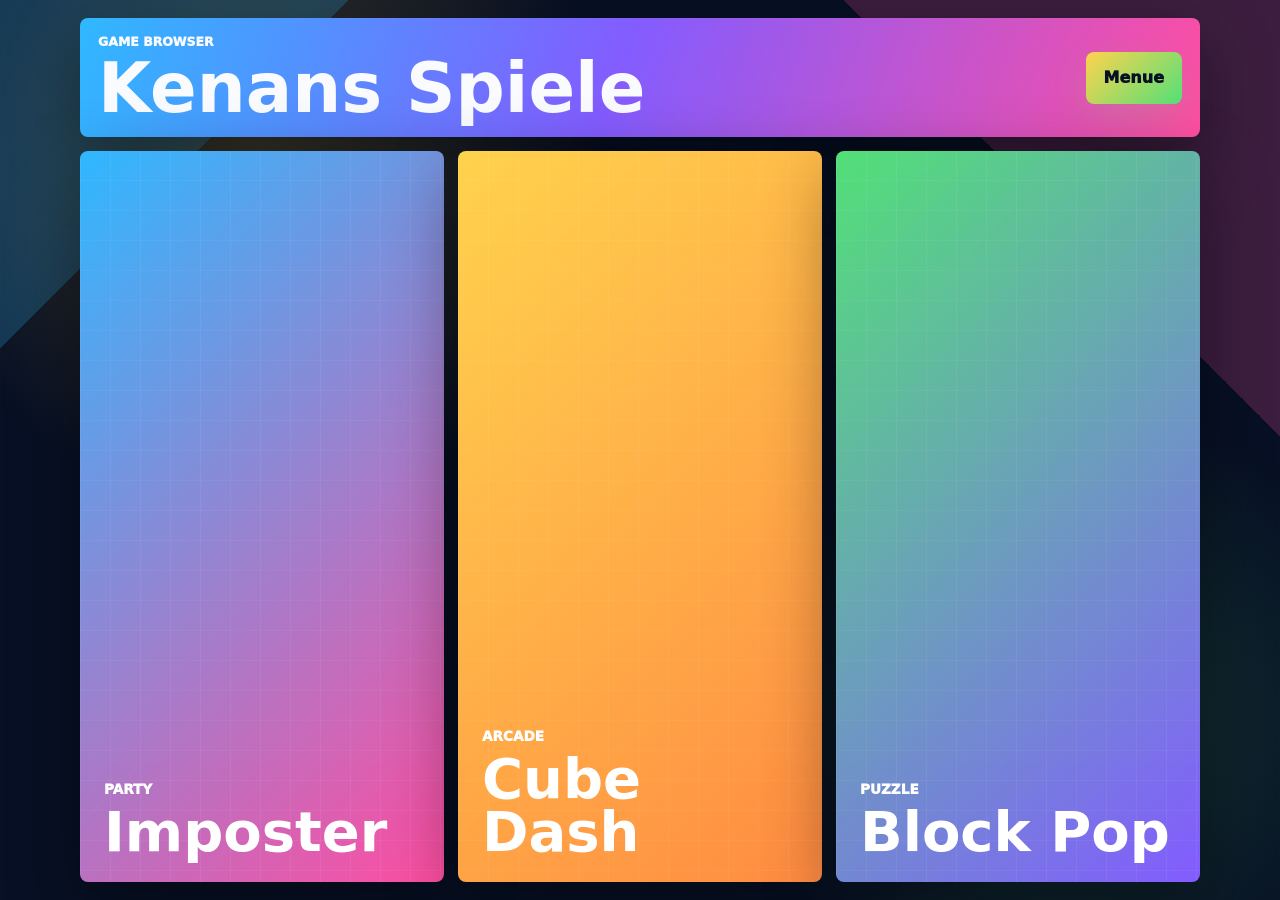
==== index.html @ 14ebcb49 "Publish Kenans Spiele website" ====
<!doctype html>
<html lang="de">
  <head>
    <meta charset="utf-8">
    <meta name="viewport" content="width=device-width, initial-scale=1">
    <title>Kenans Spiele</title>
    <style>
      :root {
        color-scheme: dark;
        --ink: #f9fbff;
        --muted: #aab6d3;
        --bg: #071024;
        --panel: rgba(12, 20, 43, 0.9);
        --blue: #2fb8ff;
        --pink: #ff4ea1;
        --green: #53e078;
        --yellow: #ffd34d;
        --orange: #ff8b42;
        --violet: #835cff;
        --shadow: 0 22px 70px rgba(0, 0, 0, 0.42);
      }

      * { box-sizing: border-box; }

      body {
        min-height: 100vh;
        margin: 0;
        color: var(--ink);
        font-family: Inter, ui-sans-serif, system-ui, -apple-system, BlinkMacSystemFont, "Segoe UI", sans-serif;
        background:
          linear-gradient(135deg, rgba(47, 184, 255, 0.22) 0 16%, transparent 16% 100%),
          linear-gradient(225deg, rgba(255, 78, 161, 0.22) 0 20%, transparent 20% 100%),
          radial-gradient(circle at 20% 18%, rgba(255, 211, 77, 0.22), transparent 28%),
          radial-gradient(circle at 84% 80%, rgba(83, 224, 120, 0.18), transparent 25%),
          var(--bg);
      }

      button {
        border: 0;
        border-radius: 8px;
        font: inherit;
        font-weight: 1000;
        cursor: pointer;
        touch-action: manipulation;
        user-select: none;
        -webkit-tap-highlight-color: transparent;
      }

      .app {
        width: min(1120px, calc(100% - 28px));
        min-height: 100vh;
        margin: 0 auto;
        padding: 18px 0;
        display: grid;
        grid-template-rows: auto minmax(0, 1fr);
        gap: 14px;
      }

      .topbar {
        min-height: 86px;
        display: flex;
        align-items: center;
        justify-content: space-between;
        gap: 14px;
        padding: 16px 18px;
        border-radius: 8px;
        background: linear-gradient(110deg, var(--blue), var(--violet) 48%, var(--pink));
        box-shadow: var(--shadow);
      }

      .eyebrow {
        margin: 0 0 7px;
        font-size: 0.78rem;
        font-weight: 950;
        letter-spacing: 0;
        text-transform: uppercase;
      }

      h1, h2, h3, p { margin-top: 0; }
      h1 {
        margin-bottom: 0;
        font-size: clamp(2rem, 7vw, 4.3rem);
        line-height: 0.95;
        letter-spacing: 0;
      }
      h2 {
        margin-bottom: 0;
        font-size: clamp(1.6rem, 4vw, 2.7rem);
        line-height: 1;
        letter-spacing: 0;
      }

      .menu-button, .wide-button, .controls button, .overlay button {
        min-height: 52px;
        padding: 0 18px;
        color: #071024;
        background: linear-gradient(135deg, var(--yellow), var(--green));
        box-shadow: 0 14px 34px rgba(83, 224, 120, 0.18);
      }

      .home {
        display: grid;
        grid-template-columns: repeat(3, minmax(0, 1fr));
        gap: 14px;
      }

      .game-card {
        min-height: 420px;
        display: grid;
        align-content: end;
        justify-items: start;
        gap: 8px;
        padding: 24px;
        border-radius: 8px;
        color: #ffffff;
        text-align: left;
        box-shadow: var(--shadow);
        position: relative;
        overflow: hidden;
      }

      .game-card::before {
        content: "";
        position: absolute;
        inset: 0;
        background:
          linear-gradient(90deg, rgba(255, 255, 255, 0.16) 1px, transparent 1px),
          linear-gradient(0deg, rgba(255, 255, 255, 0.12) 1px, transparent 1px);
        background-size: 30px 30px;
        opacity: 0.36;
      }
      .game-card > * { position: relative; z-index: 1; }
      .game-card span { font-size: 0.85rem; font-weight: 950; text-transform: uppercase; }
      .game-card strong { font-size: clamp(2rem, 5vw, 3.5rem); line-height: 0.95; }
      .imposter { background: linear-gradient(135deg, var(--blue), var(--pink)); }
      .dash { background: linear-gradient(135deg, var(--yellow), var(--orange)); }
      .blocks { background: linear-gradient(135deg, var(--green), var(--violet)); }

      .game-view {
        min-height: 0;
        border-radius: 8px;
        background: var(--panel);
        box-shadow: var(--shadow);
        overflow: hidden;
        position: relative;
      }
      .hidden { display: none; }

      iframe {
        width: 100%;
        height: calc(100vh - 132px);
        min-height: 620px;
        display: block;
        border: 0;
        background: #ffffff;
      }

      .game-head {
        min-height: 82px;
        display: flex;
        align-items: center;
        justify-content: space-between;
        gap: 14px;
        padding: 16px;
      }
      .score-box {
        min-width: 92px;
        display: grid;
        place-items: center;
        gap: 3px;
        padding: 10px 12px;
        border-radius: 8px;
        background: rgba(5, 10, 26, 0.58);
        box-shadow: inset 0 0 0 1px rgba(255, 255, 255, 0.16);
      }
      .score-box span { font-size: 1.55rem; line-height: 1; font-weight: 1000; }
      .score-box small { color: rgba(255, 255, 255, 0.75); font-size: 0.72rem; font-weight: 900; text-transform: uppercase; }
      .dash-stats {
        display: flex;
        flex-wrap: wrap;
        justify-content: flex-end;
        gap: 10px;
      }
      .dash-country {
        min-width: 118px;
      }
      .dash-country span {
        max-width: 132px;
        overflow: hidden;
        text-overflow: ellipsis;
        white-space: nowrap;
        font-size: 1rem;
      }

      #dashCanvas {
        width: 100%;
        height: min(560px, calc(100vh - 250px));
        min-height: 420px;
        display: block;
        background: #071024;
        touch-action: manipulation;
      }
      .controls {
        display: grid;
        grid-template-columns: 1.3fr 1fr;
        gap: 12px;
        padding: 14px;
      }
      .controls button:first-child { color: #ffffff; background: linear-gradient(135deg, var(--blue), var(--violet)); }
      .controls button:last-child { color: #ffffff; background: linear-gradient(135deg, var(--pink), var(--orange)); }

      .overlay {
        position: absolute;
        inset: 82px 0 82px;
        display: grid;
        place-items: center;
        align-content: center;
        gap: 12px;
        padding: 18px;
        text-align: center;
        background: rgba(7, 16, 36, 0.62);
      }
      .overlay.hidden { display: none; }
      .overlay h3 { margin-bottom: 0; font-size: clamp(2rem, 7vw, 4.2rem); line-height: 1; }
      .overlay p { margin-bottom: 2px; color: var(--muted); font-weight: 850; }

      .block-layout {
        min-height: 0;
        display: grid;
        grid-template-columns: minmax(320px, 1fr) minmax(250px, 330px);
        gap: 14px;
        padding: 0 16px 16px;
      }
      .block-board {
        width: min(100%, 620px, calc(100vh - 210px));
        aspect-ratio: 1;
        justify-self: center;
        display: grid;
        grid-template-columns: repeat(8, minmax(0, 1fr));
        grid-template-rows: repeat(8, minmax(0, 1fr));
        gap: clamp(4px, 1vw, 8px);
        padding: clamp(8px, 1.6vw, 14px);
        border-radius: 8px;
        background: linear-gradient(135deg, rgba(47, 184, 255, 0.24), rgba(255, 78, 161, 0.2)), #09122b;
      }
      .block-cell, .piece-cell {
        border-radius: 7px;
        background: #132143;
        box-shadow: inset 0 0 0 1px rgba(255, 255, 255, 0.1);
      }
      .block-cell.filled, .piece-cell.active {
        background: var(--block-color);
        box-shadow: inset 0 0 0 2px rgba(255, 255, 255, 0.28);
      }
      .block-cell.preview { background: var(--block-color); opacity: 0.72; transform: scale(0.94); }
      .block-cell.bad { background: rgba(255, 78, 161, 0.38); }
      .piece-list { display: grid; gap: 12px; align-content: center; }
      .piece-button {
        min-height: 112px;
        display: grid;
        grid-template-columns: auto minmax(0, 1fr);
        align-items: center;
        gap: 12px;
        padding: 12px;
        color: var(--ink);
        background: rgba(255, 255, 255, 0.08);
        box-shadow: inset 0 0 0 2px rgba(255, 255, 255, 0.08);
      }
      .piece-button.selected { background: rgba(47, 184, 255, 0.18); box-shadow: inset 0 0 0 2px rgba(47, 184, 255, 0.75); }
      .piece-button.used { opacity: 0.34; cursor: default; }
      .piece-preview {
        width: 82px;
        height: 82px;
        display: grid;
        grid-template-columns: repeat(5, 1fr);
        grid-template-rows: repeat(5, 1fr);
        gap: 4px;
      }
      .piece-label { text-align: left; font-weight: 1000; }
      #blocksView .wide-button { margin: 0 16px 16px; width: calc(100% - 32px); }

      @media (max-width: 820px) {
        .app { width: min(100% - 16px, 1120px); padding: 8px 0; gap: 8px; }
        .topbar { min-height: 72px; padding: 13px; }
        .home { grid-template-columns: 1fr; }
        .game-card { min-height: 190px; }
        .dash-stats { gap: 8px; }
        .dash-country { min-width: 96px; }
        .dash-country span { max-width: 104px; font-size: 0.86rem; }
        iframe { height: calc(100vh - 96px); min-height: 560px; }
        .block-layout { grid-template-columns: 1fr; }
        .block-board { width: min(100%, calc(100vh - 310px)); min-width: min(100%, 320px); }
        .piece-list { grid-template-columns: repeat(3, minmax(0, 1fr)); }
        .piece-button { min-height: 98px; grid-template-columns: 1fr; justify-items: center; }
        .piece-label { display: none; }
        .piece-preview { width: min(74px, 24vw); height: min(74px, 24vw); }
      }
    </style>
  </head>
  <body>
    <main class="app">
      <header class="topbar">
        <div>
          <p class="eyebrow">Game Browser</p>
          <h1>Kenans Spiele</h1>
        </div>
        <button class="menu-button" type="button" id="homeButton">Menue</button>
      </header>

      <section class="home" id="homeView" aria-label="Spielauswahl">
        <button class="game-card imposter" type="button" data-game="imposter">
          <span>Party</span>
          <strong>Imposter</strong>
        </button>
        <button class="game-card dash" type="button" data-game="dash">
          <span>Arcade</span>
          <strong>Cube Dash</strong>
        </button>
        <button class="game-card blocks" type="button" data-game="blocks">
          <span>Puzzle</span>
          <strong>Block Pop</strong>
        </button>
      </section>

      <section class="game-view hidden" id="imposterView" aria-label="Imposter">
        <iframe title="Imposter" src="imposter.html"></iframe>
      </section>

      <section class="game-view hidden" id="dashView" aria-label="Cube Dash">
        <div class="game-head">
          <div>
            <p class="eyebrow">Arcade</p>
            <h2>Cube Dash</h2>
          </div>
          <div class="dash-stats">
            <div class="score-box dash-country"><span id="dashCountry">Tuerkei</span><small>Land</small></div>
            <div class="score-box"><span id="dashLevel">1</span><small>Level</small></div>
            <div class="score-box"><span id="dashScore">0</span><small>Score</small></div>
          </div>
        </div>
        <canvas id="dashCanvas"></canvas>
        <div class="controls">
          <button type="button" id="dashJumpButton">Springen</button>
          <button type="button" id="dashRestartButton">Neu starten</button>
        </div>
        <div class="overlay" id="dashOverlay">
          <h3 id="dashOverlayTitle">World Dash</h3>
          <p>Springe ueber Moscheen, Bruecken, Tuerme und andere Wahrzeichen.</p>
          <button type="button" id="dashStartButton">Start</button>
        </div>
      </section>

      <section class="game-view hidden" id="blocksView" aria-label="Block Pop">
        <div class="game-head">
          <div>
            <p class="eyebrow">Puzzle</p>
            <h2>Block Pop</h2>
          </div>
          <div class="score-box"><span id="blockScore">0</span><small>Score</small></div>
        </div>
        <div class="block-layout">
          <div class="block-board" id="blockBoard"></div>
          <div class="piece-list" id="pieceList"></div>
        </div>
        <button class="wide-button" type="button" id="blockRestartButton">Neu starten</button>
      </section>
    </main>

    <script>
      const views = {
        home: document.getElementById("homeView"),
        imposter: document.getElementById("imposterView"),
        dash: document.getElementById("dashView"),
        blocks: document.getElementById("blocksView")
      };

      document.getElementById("homeButton").addEventListener("click", () => showView("home"));
      document.querySelectorAll("[data-game]").forEach((button) => {
        button.addEventListener("click", () => showView(button.dataset.game));
      });

      function showView(name) {
        Object.entries(views).forEach(([key, element]) => {
          element.classList.toggle("hidden", key !== name);
        });
        if (name === "dash") {
          resizeDash();
          drawDash();
        }
      }

      const dashCanvas = document.getElementById("dashCanvas");
      const dashCtx = dashCanvas.getContext("2d");
      const dashScore = document.getElementById("dashScore");
      const dashLevel = document.getElementById("dashLevel");
      const dashCountry = document.getElementById("dashCountry");
      const dashOverlay = document.getElementById("dashOverlay");
      const dashOverlayTitle = document.getElementById("dashOverlayTitle");
      const dashThemes = [
        {
          country: "Tuerkei",
          place: "Istanbul",
          sky: ["#081526", "#133f5e", "#071024"],
          accent: "#e11d48",
          glow: "#38bdf8",
          ground: "#102033",
          objects: ["mosque", "bridge", "minaret"]
        },
        {
          country: "Frankreich",
          place: "Paris",
          sky: ["#111827", "#312e81", "#06121f"],
          accent: "#60a5fa",
          glow: "#f8fafc",
          ground: "#10172a",
          objects: ["eiffel", "arc", "lamp"]
        },
        {
          country: "Japan",
          place: "Kyoto",
          sky: ["#1b1028", "#5b2146", "#08111f"],
          accent: "#ef4444",
          glow: "#f9a8d4",
          ground: "#171126",
          objects: ["torii", "pagoda", "lantern"]
        },
        {
          country: "Aegypten",
          place: "Gizeh",
          sky: ["#24130a", "#7c3f16", "#09111f"],
          accent: "#f59e0b",
          glow: "#fde68a",
          ground: "#21140c",
          objects: ["pyramid", "obelisk", "temple"]
        }
      ];
      const dashObjectSizes = {
        mosque: { w: 82, h: 88 },
        bridge: { w: 128, h: 58 },
        minaret: { w: 42, h: 108 },
        eiffel: { w: 70, h: 116 },
        arc: { w: 82, h: 78 },
        lamp: { w: 38, h: 88 },
        torii: { w: 88, h: 78 },
        pagoda: { w: 82, h: 108 },
        lantern: { w: 44, h: 78 },
        pyramid: { w: 92, h: 72 },
        obelisk: { w: 42, h: 110 },
        temple: { w: 92, h: 82 }
      };
      const dash = {
        running: false,
        width: 0,
        height: 0,
        dpr: 1,
        ground: 0,
        score: 0,
        level: 1,
        themeIndex: 0,
        baseSpeed: 430,
        speed: 430,
        gravity: 3500,
        jump: -940,
        last: 0,
        maxJumps: 2,
        player: { x: 0, y: 0, size: 46, vy: 0, grounded: true, jumpsLeft: 2, rotation: 0 },
        obstacles: [],
        nextGap: 420
      };

      document.getElementById("dashStartButton").addEventListener("click", startDash);
      document.getElementById("dashJumpButton").addEventListener("pointerdown", (event) => {
        event.preventDefault();
        dashAction();
      });
      document.getElementById("dashRestartButton").addEventListener("click", startDash);
      dashCanvas.addEventListener("pointerdown", (event) => {
        event.preventDefault();
        dashAction();
      });
      window.addEventListener("resize", resizeDash);
      window.addEventListener("keydown", (event) => {
        if (views.dash.classList.contains("hidden")) return;
        if (event.code === "Space" || event.code === "ArrowUp" || event.code === "KeyW") {
          event.preventDefault();
          dashAction();
        }
      });

      function resizeDash() {
        const rect = dashCanvas.getBoundingClientRect();
        dash.dpr = Math.max(1, Math.min(window.devicePixelRatio || 1, 2));
        dash.width = Math.max(320, Math.floor(rect.width));
        dash.height = Math.max(360, Math.floor(rect.height));
        dashCanvas.width = Math.floor(dash.width * dash.dpr);
        dashCanvas.height = Math.floor(dash.height * dash.dpr);
        dashCtx.setTransform(dash.dpr, 0, 0, dash.dpr, 0, 0);
        dash.ground = Math.floor(dash.height * 0.76);
        dash.player.size = clamp(dash.width * 0.058, 34, 52);
        dash.player.x = Math.floor(dash.width * 0.17);
        if (!dash.running) dash.player.y = dash.ground - dash.player.size;
      }

      function startDash() {
        resizeDash();
        dash.running = true;
        dash.score = 0;
        dash.level = 1;
        dash.themeIndex = 0;
        dash.baseSpeed = clamp(dash.width * 0.46, 360, 560);
        dash.speed = dash.baseSpeed;
        dash.gravity = clamp(dash.height * 6.5, 3150, 4300);
        dash.jump = -clamp(dash.height * 1.76, 810, 1040);
        dash.player.y = dash.ground - dash.player.size;
        dash.player.vy = 0;
        dash.player.grounded = true;
        dash.player.jumpsLeft = dash.maxJumps;
        dash.player.rotation = 0;
        dash.obstacles = [];
        dash.nextGap = 420;
        dash.last = performance.now();
        updateDashProgress();
        dashOverlay.classList.add("hidden");
        spawnDashObstacle(dash.width + 380);
      }

      function dashAction() {
        if (!dash.running) {
          startDash();
          return;
        }
        const player = dash.player;
        if (player.grounded) {
          player.jumpsLeft = dash.maxJumps;
        }
        if (player.jumpsLeft <= 0) return;
        player.vy = player.grounded ? dash.jump : dash.jump * 0.88;
        player.grounded = false;
        player.jumpsLeft -= 1;
      }

      function dashLoop(time) {
        const dt = Math.min((time - dash.last) / 1000 || 0, 0.033);
        dash.last = time;
        if (dash.running) updateDash(dt);
        if (!views.dash.classList.contains("hidden")) drawDash();
        requestAnimationFrame(dashLoop);
      }

      function updateDash(dt) {
        dash.score += dash.speed * dt / 18;
        updateDashProgress();
        const player = dash.player;
        player.vy += dash.gravity * dt;
        player.y += player.vy * dt;
        if (player.y >= dash.ground - player.size) {
          player.y = dash.ground - player.size;
          player.vy = 0;
          player.grounded = true;
          player.jumpsLeft = dash.maxJumps;
          player.rotation = Math.round(player.rotation / (Math.PI / 2)) * (Math.PI / 2);
        } else {
          player.rotation += dt * dash.speed * 0.012;
        }
        dash.obstacles.forEach((obstacle) => { obstacle.x -= dash.speed * dt; });
        dash.obstacles = dash.obstacles.filter((obstacle) => obstacle.x + obstacle.w > -60);
        const farthest = dash.obstacles.reduce((max, obstacle) => Math.max(max, obstacle.x + obstacle.w), 0);
        if (farthest < dash.width + 460) {
          spawnDashObstacle(Math.max(dash.width + 320, farthest + dash.nextGap));
        }
        if (dash.obstacles.some(hitDashObstacle)) {
          dash.running = false;
          dashOverlayTitle.textContent = `${Math.floor(dash.score)} Punkte in ${currentDashTheme().country}`;
          dashOverlay.classList.remove("hidden");
        }
      }

      function updateDashProgress() {
        dash.level = 1 + Math.floor(dash.score / 80);
        dash.themeIndex = Math.floor((dash.level - 1) / 2) % dashThemes.length;
        dash.speed = dash.baseSpeed + Math.min(dash.level - 1, 12) * 18;
        dashScore.textContent = Math.floor(dash.score);
        dashLevel.textContent = dash.level;
        dashCountry.textContent = currentDashTheme().country;
      }

      function currentDashTheme() {
        return dashThemes[dash.themeIndex] || dashThemes[0];
      }

      function spawnDashObstacle(x) {
        const objects = currentDashTheme().objects;
        const patterns = [
          [{ kind: objects[0], o: 0 }],
          [{ kind: objects[1], o: 0 }],
          [{ kind: objects[2], o: 0 }],
          [{ kind: objects[0], o: 0 }, { kind: objects[2], o: 118 }],
          [{ kind: objects[2], o: 0 }, { kind: objects[0], o: 92 }],
          [{ kind: objects[1], o: 0 }, { kind: objects[2], o: 150 }]
        ];
        const available = patterns.slice(0, clamp(2 + dash.level, 3, patterns.length));
        const pattern = available[Math.floor(Math.random() * available.length)];
        pattern.forEach((item) => {
          const size = dashObjectSizes[item.kind] || dashObjectSizes.mosque;
          dash.obstacles.push({
            type: item.kind,
            x: x + item.o,
            y: dash.ground - size.h,
            w: size.w,
            h: size.h,
            theme: dash.themeIndex
          });
        });
        dash.nextGap = random(430, Math.max(520, 690 - dash.level * 12));
      }

      function hitDashObstacle(obstacle) {
        const p = dash.player;
        const r = { x: p.x + 5, y: p.y + 5, w: p.size - 10, h: p.size - 10 };
        return r.x < obstacle.x + obstacle.w &&
          r.x + r.w > obstacle.x &&
          r.y < obstacle.y + obstacle.h &&
          r.y + r.h > obstacle.y - (obstacle.type === "spike" ? obstacle.h : 0);
      }

      function drawDash() {
        const c = dashCtx;
        const theme = currentDashTheme();
        c.clearRect(0, 0, dash.width, dash.height);
        const bg = c.createLinearGradient(0, 0, dash.width, dash.height);
        bg.addColorStop(0, theme.sky[0]);
        bg.addColorStop(0.5, theme.sky[1]);
        bg.addColorStop(1, theme.sky[2]);
        c.fillStyle = bg;
        c.fillRect(0, 0, dash.width, dash.height);
        c.globalAlpha = 0.26;
        c.strokeStyle = theme.glow;
        for (let x = -80; x < dash.width + 80; x += 58) {
          c.beginPath();
          c.moveTo(x, 0);
          c.lineTo(x + dash.height * 0.35, dash.height);
          c.stroke();
        }
        c.globalAlpha = 1;
        c.fillStyle = theme.ground;
        c.fillRect(0, dash.ground, dash.width, dash.height - dash.ground);
        c.fillStyle = theme.accent;
        c.fillRect(0, dash.ground - 16, dash.width, 18);
        c.fillStyle = "rgba(255, 255, 255, 0.88)";
        c.font = "900 15px Inter, sans-serif";
        c.fillText(`${theme.place} / Level ${dash.level}`, 22, 30);
        dash.obstacles.forEach((obstacle) => drawDashObject(c, obstacle, theme));
        const p = dash.player;
        c.save();
        c.translate(p.x + p.size / 2, p.y + p.size / 2);
        c.rotate(p.rotation);
        drawTraveler(c, p.size, theme);
        c.restore();
      }

      function drawTraveler(c, size, theme) {
        const radius = size / 2;
        c.fillStyle = "#ffd34d";
        c.beginPath();
        c.arc(0, 0, radius, 0, Math.PI * 2);
        c.fill();
        c.strokeStyle = "#ffffff";
        c.lineWidth = 4;
        c.stroke();
        c.fillStyle = theme.accent;
        c.fillRect(-radius * 0.58, -radius * 0.18, radius * 1.16, radius * 0.34);
        c.fillStyle = "#071024";
        c.beginPath();
        c.arc(-radius * 0.24, -radius * 0.34, radius * 0.08, 0, Math.PI * 2);
        c.arc(radius * 0.24, -radius * 0.34, radius * 0.08, 0, Math.PI * 2);
        c.fill();
        c.strokeStyle = "#071024";
        c.lineWidth = 2;
        c.beginPath();
        c.arc(0, radius * 0.12, radius * 0.28, 0.15, Math.PI - 0.15);
        c.stroke();
      }

      function drawDashObject(c, obstacle, theme) {
        c.save();
        c.translate(obstacle.x, obstacle.y);
        c.lineWidth = 3;
        c.strokeStyle = "#ffffff";
        c.fillStyle = theme.accent;

        if (obstacle.type === "mosque") drawMosque(c, obstacle, theme);
        else if (obstacle.type === "bridge") drawBridge(c, obstacle, theme);
        else if (obstacle.type === "minaret") drawMinaret(c, obstacle, theme);
        else if (obstacle.type === "eiffel") drawEiffel(c, obstacle, theme);
        else if (obstacle.type === "arc") drawArc(c, obstacle, theme);
        else if (obstacle.type === "lamp") drawLamp(c, obstacle, theme);
        else if (obstacle.type === "torii") drawTorii(c, obstacle, theme);
        else if (obstacle.type === "pagoda") drawPagoda(c, obstacle, theme);
        else if (obstacle.type === "lantern") drawLantern(c, obstacle, theme);
        else if (obstacle.type === "pyramid") drawPyramid(c, obstacle, theme);
        else if (obstacle.type === "obelisk") drawObelisk(c, obstacle, theme);
        else drawTemple(c, obstacle, theme);

        c.restore();
      }

      function drawMosque(c, obstacle, theme) {
        const w = obstacle.w;
        const h = obstacle.h;
        c.fillStyle = theme.accent;
        c.fillRect(w * 0.2, h * 0.5, w * 0.6, h * 0.42);
        c.strokeRect(w * 0.2, h * 0.5, w * 0.6, h * 0.42);
        c.beginPath();
        c.arc(w * 0.5, h * 0.52, w * 0.28, Math.PI, 0);
        c.fill();
        c.stroke();
        drawMinaretShape(c, w * 0.05, h * 0.18, w * 0.16, h * 0.74, theme);
        drawMinaretShape(c, w * 0.79, h * 0.18, w * 0.16, h * 0.74, theme);
        c.fillStyle = theme.glow;
        c.fillRect(w * 0.42, h * 0.66, w * 0.16, h * 0.26);
      }

      function drawBridge(c, obstacle, theme) {
        const w = obstacle.w;
        const h = obstacle.h;
        c.strokeStyle = theme.glow;
        c.lineWidth = 4;
        c.beginPath();
        c.moveTo(6, h * 0.5);
        c.quadraticCurveTo(w * 0.5, h * 0.02, w - 6, h * 0.5);
        c.stroke();
        c.fillStyle = theme.accent;
        c.fillRect(0, h * 0.52, w, h * 0.14);
        c.strokeStyle = "#ffffff";
        c.strokeRect(0, h * 0.52, w, h * 0.14);
        c.fillRect(w * 0.12, h * 0.24, w * 0.14, h * 0.68);
        c.fillRect(w * 0.74, h * 0.24, w * 0.14, h * 0.68);
        c.strokeRect(w * 0.12, h * 0.24, w * 0.14, h * 0.68);
        c.strokeRect(w * 0.74, h * 0.24, w * 0.14, h * 0.68);
        for (let x = w * 0.28; x < w * 0.74; x += w * 0.13) {
          c.beginPath();
          c.moveTo(x, h * 0.2);
          c.lineTo(x, h * 0.66);
          c.stroke();
        }
      }

      function drawMinaret(c, obstacle, theme) {
        drawMinaretShape(c, obstacle.w * 0.18, 0, obstacle.w * 0.64, obstacle.h, theme);
      }

      function drawMinaretShape(c, x, y, w, h, theme) {
        c.fillStyle = theme.accent;
        c.fillRect(x + w * 0.24, y + h * 0.22, w * 0.52, h * 0.72);
        c.strokeRect(x + w * 0.24, y + h * 0.22, w * 0.52, h * 0.72);
        c.beginPath();
        c.moveTo(x + w * 0.5, y);
        c.lineTo(x + w * 0.9, y + h * 0.24);
        c.lineTo(x + w * 0.1, y + h * 0.24);
        c.closePath();
        c.fill();
        c.stroke();
        c.fillStyle = theme.glow;
        c.fillRect(x + w * 0.4, y + h * 0.44, w * 0.2, h * 0.16);
      }

      function drawEiffel(c, obstacle, theme) {
        const w = obstacle.w;
        const h = obstacle.h;
        c.strokeStyle = theme.accent;
        c.lineWidth = 7;
        c.beginPath();
        c.moveTo(w * 0.5, 4);
        c.lineTo(w * 0.12, h);
        c.moveTo(w * 0.5, 4);
        c.lineTo(w * 0.88, h);
        c.stroke();
        c.lineWidth = 4;
        c.strokeStyle = "#ffffff";
        [0.28, 0.48, 0.68, 0.86].forEach((y) => {
          c.beginPath();
          c.moveTo(w * (0.24 + y * 0.12), h * y);
          c.lineTo(w * (0.76 - y * 0.12), h * y);
          c.stroke();
        });
        c.beginPath();
        c.moveTo(w * 0.25, h * 0.92);
        c.quadraticCurveTo(w * 0.5, h * 0.72, w * 0.75, h * 0.92);
        c.stroke();
      }

      function drawArc(c, obstacle, theme) {
        const w = obstacle.w;
        const h = obstacle.h;
        c.fillStyle = theme.accent;
        c.fillRect(0, h * 0.18, w, h * 0.74);
        c.strokeRect(0, h * 0.18, w, h * 0.74);
        c.fillStyle = "rgba(7, 16, 36, 0.96)";
        c.beginPath();
        c.moveTo(w * 0.28, h * 0.92);
        c.lineTo(w * 0.28, h * 0.56);
        c.quadraticCurveTo(w * 0.5, h * 0.34, w * 0.72, h * 0.56);
        c.lineTo(w * 0.72, h * 0.92);
        c.closePath();
        c.fill();
      }

      function drawLamp(c, obstacle, theme) {
        const w = obstacle.w;
        const h = obstacle.h;
        c.fillStyle = theme.accent;
        c.fillRect(w * 0.44, h * 0.28, w * 0.12, h * 0.64);
        c.beginPath();
        c.arc(w * 0.5, h * 0.2, w * 0.24, 0, Math.PI * 2);
        c.fill();
        c.stroke();
        c.fillStyle = theme.glow;
        c.beginPath();
        c.arc(w * 0.5, h * 0.2, w * 0.13, 0, Math.PI * 2);
        c.fill();
      }

      function drawTorii(c, obstacle, theme) {
        const w = obstacle.w;
        const h = obstacle.h;
        c.fillStyle = theme.accent;
        c.fillRect(0, h * 0.12, w, h * 0.16);
        c.fillRect(w * 0.08, h * 0.3, w * 0.84, h * 0.12);
        c.fillRect(w * 0.18, h * 0.36, w * 0.14, h * 0.56);
        c.fillRect(w * 0.68, h * 0.36, w * 0.14, h * 0.56);
        c.strokeRect(0, h * 0.12, w, h * 0.16);
        c.strokeRect(w * 0.08, h * 0.3, w * 0.84, h * 0.12);
        c.strokeRect(w * 0.18, h * 0.36, w * 0.14, h * 0.56);
        c.strokeRect(w * 0.68, h * 0.36, w * 0.14, h * 0.56);
      }

      function drawPagoda(c, obstacle, theme) {
        const w = obstacle.w;
        const h = obstacle.h;
        c.fillStyle = theme.accent;
        for (let i = 0; i < 4; i += 1) {
          const y = h * (0.16 + i * 0.18);
          const roofW = w * (0.9 - i * 0.12);
          const bodyW = roofW * 0.62;
          c.beginPath();
          c.moveTo((w - roofW) / 2, y + h * 0.08);
          c.lineTo(w / 2, y);
          c.lineTo((w + roofW) / 2, y + h * 0.08);
          c.closePath();
          c.fill();
          c.stroke();
          c.fillRect((w - bodyW) / 2, y + h * 0.08, bodyW, h * 0.12);
          c.strokeRect((w - bodyW) / 2, y + h * 0.08, bodyW, h * 0.12);
        }
      }

      function drawLantern(c, obstacle, theme) {
        const w = obstacle.w;
        const h = obstacle.h;
        c.fillStyle = theme.accent;
        c.fillRect(w * 0.42, 0, w * 0.16, h * 0.2);
        c.beginPath();
        c.ellipse(w * 0.5, h * 0.5, w * 0.36, h * 0.28, 0, 0, Math.PI * 2);
        c.fill();
        c.stroke();
        c.fillStyle = theme.glow;
        c.fillRect(w * 0.22, h * 0.46, w * 0.56, h * 0.1);
        c.fillStyle = theme.accent;
        c.fillRect(w * 0.34, h * 0.76, w * 0.32, h * 0.16);
      }

      function drawPyramid(c, obstacle, theme) {
        const w = obstacle.w;
        const h = obstacle.h;
        c.fillStyle = theme.accent;
        c.beginPath();
        c.moveTo(w * 0.5, h * 0.08);
        c.lineTo(0, h * 0.92);
        c.lineTo(w, h * 0.92);
        c.closePath();
        c.fill();
        c.stroke();
        c.strokeStyle = theme.glow;
        c.beginPath();
        c.moveTo(w * 0.5, h * 0.08);
        c.lineTo(w * 0.58, h * 0.92);
        c.stroke();
      }

      function drawObelisk(c, obstacle, theme) {
        const w = obstacle.w;
        const h = obstacle.h;
        c.fillStyle = theme.accent;
        c.beginPath();
        c.moveTo(w * 0.5, 0);
        c.lineTo(w * 0.82, h * 0.22);
        c.lineTo(w * 0.68, h * 0.92);
        c.lineTo(w * 0.32, h * 0.92);
        c.lineTo(w * 0.18, h * 0.22);
        c.closePath();
        c.fill();
        c.stroke();
        c.fillStyle = theme.glow;
        c.fillRect(w * 0.44, h * 0.34, w * 0.12, h * 0.38);
      }

      function drawTemple(c, obstacle, theme) {
        const w = obstacle.w;
        const h = obstacle.h;
        c.fillStyle = theme.accent;
        c.beginPath();
        c.moveTo(w * 0.5, h * 0.06);
        c.lineTo(w * 0.08, h * 0.24);
        c.lineTo(w * 0.92, h * 0.24);
        c.closePath();
        c.fill();
        c.stroke();
        c.fillRect(w * 0.14, h * 0.78, w * 0.72, h * 0.14);
        for (let i = 0; i < 4; i += 1) {
          c.fillRect(w * (0.18 + i * 0.18), h * 0.28, w * 0.08, h * 0.5);
          c.strokeRect(w * (0.18 + i * 0.18), h * 0.28, w * 0.08, h * 0.5);
        }
      }
      requestAnimationFrame(dashLoop);

      const blockBoard = document.getElementById("blockBoard");
      const pieceList = document.getElementById("pieceList");
      const blockScore = document.getElementById("blockScore");
      document.getElementById("blockRestartButton").addEventListener("click", newBlockGame);
      const blockColors = ["#2fb8ff", "#ff4ea1", "#53e078", "#ffd34d", "#ff8b42", "#835cff"];
      const blockShapes = [
        { name: "Klein", cells: [[0, 0]] },
        { name: "Doppel", cells: [[0, 0], [1, 0]] },
        { name: "Drei", cells: [[0, 0], [1, 0], [2, 0]] },
        { name: "Drei hoch", cells: [[0, 0], [0, 1], [0, 2]] },
        { name: "Block", cells: [[0, 0], [1, 0], [0, 1], [1, 1]] },
        { name: "L", cells: [[0, 0], [0, 1], [0, 2], [1, 2]] },
        { name: "T", cells: [[0, 0], [1, 0], [2, 0], [1, 1]] },
        { name: "Plus", cells: [[1, 0], [0, 1], [1, 1], [2, 1], [1, 2]] }
      ];
      const blocks = { board: [], score: 0, pieces: [], selected: null, preview: [], bad: null };
      createBlockBoard();
      newBlockGame();

      function createBlockBoard() {
        blockBoard.innerHTML = "";
        for (let row = 0; row < 8; row += 1) {
          for (let col = 0; col < 8; col += 1) {
            const cell = document.createElement("button");
            cell.type = "button";
            cell.className = "block-cell";
            cell.dataset.row = row;
            cell.dataset.col = col;
            cell.addEventListener("pointerenter", () => blockPreview(row, col));
            cell.addEventListener("click", () => placeBlock(row, col));
            cell.addEventListener("pointerleave", clearBlockPreview);
            blockBoard.append(cell);
          }
        }
      }

      function newBlockGame() {
        blocks.board = Array.from({ length: 8 }, () => Array.from({ length: 8 }, () => null));
        blocks.score = 0;
        blocks.selected = null;
        blocks.preview = [];
        blocks.bad = null;
        blocks.pieces = [makePiece(), makePiece(), makePiece()];
        renderBlocks();
      }

      function makePiece() {
        const shape = blockShapes[Math.floor(Math.random() * blockShapes.length)];
        return {
          id: `${Date.now()}-${Math.random()}`,
          name: shape.name,
          cells: shape.cells,
          color: blockColors[Math.floor(Math.random() * blockColors.length)],
          used: false
        };
      }

      function renderBlocks() {
        blockScore.textContent = blocks.score;
        blockBoard.querySelectorAll(".block-cell").forEach((cell) => {
          const row = Number(cell.dataset.row);
          const col = Number(cell.dataset.col);
          const color = blocks.board[row][col];
          cell.className = "block-cell";
          cell.style.removeProperty("--block-color");
          if (color) {
            cell.classList.add("filled");
            cell.style.setProperty("--block-color", color);
          }
          if (blocks.preview.some((item) => item.row === row && item.col === col)) {
            cell.classList.add("preview");
            cell.style.setProperty("--block-color", selectedBlockPiece()?.color || blockColors[0]);
          }
          if (blocks.bad && blocks.bad.row === row && blocks.bad.col === col) {
            cell.classList.add("bad");
          }
        });

        pieceList.innerHTML = "";
        blocks.pieces.forEach((piece) => {
          const button = document.createElement("button");
          button.type = "button";
          button.className = "piece-button";
          button.classList.toggle("selected", piece.id === blocks.selected);
          button.classList.toggle("used", piece.used);
          button.disabled = piece.used;
          button.addEventListener("click", () => {
            blocks.selected = piece.id;
            clearBlockPreview();
            renderBlocks();
          });
          const preview = document.createElement("div");
          preview.className = "piece-preview";
          preview.style.setProperty("--block-color", piece.color);
          const active = new Set(piece.cells.map(([x, y]) => `${x + 1},${y + 1}`));
          for (let row = 0; row < 5; row += 1) {
            for (let col = 0; col < 5; col += 1) {
              const pc = document.createElement("div");
              pc.className = "piece-cell";
              if (active.has(`${col},${row}`)) pc.classList.add("active");
              preview.append(pc);
            }
          }
          const label = document.createElement("div");
          label.className = "piece-label";
          label.textContent = piece.used ? "Gespielt" : piece.name;
          button.append(preview, label);
          pieceList.append(button);
        });
      }

      function blockPreview(row, col) {
        const piece = selectedBlockPiece();
        if (!piece) return;
        if (!canPlaceBlock(piece, row, col)) {
          blocks.preview = [];
          blocks.bad = { row, col };
          renderBlocks();
          return;
        }
        blocks.bad = null;
        blocks.preview = piece.cells.map(([x, y]) => ({ row: row + y, col: col + x }));
        renderBlocks();
      }

      function clearBlockPreview() {
        blocks.preview = [];
        blocks.bad = null;
      }

      function placeBlock(row, col) {
        const piece = selectedBlockPiece();
        if (!piece || !canPlaceBlock(piece, row, col)) return;
        piece.cells.forEach(([x, y]) => {
          blocks.board[row + y][col + x] = piece.color;
        });
        piece.used = true;
        blocks.selected = null;
        blocks.preview = [];
        blocks.score += piece.cells.length * 5;
        const cleared = clearLines();
        blocks.score += cleared * cleared * 60;
        if (blocks.pieces.every((pieceItem) => pieceItem.used)) {
          blocks.pieces = [makePiece(), makePiece(), makePiece()];
        }
        renderBlocks();
      }

      function selectedBlockPiece() {
        return blocks.pieces.find((piece) => piece.id === blocks.selected && !piece.used);
      }

      function canPlaceBlock(piece, row, col) {
        return piece.cells.every(([x, y]) => {
          const targetRow = row + y;
          const targetCol = col + x;
          return targetRow >= 0 &&
            targetRow < 8 &&
            targetCol >= 0 &&
            targetCol < 8 &&
            !blocks.board[targetRow][targetCol];
        });
      }

      function clearLines() {
        const rows = [];
        const cols = [];
        for (let row = 0; row < 8; row += 1) {
          if (blocks.board[row].every(Boolean)) rows.push(row);
        }
        for (let col = 0; col < 8; col += 1) {
          if (blocks.board.every((row) => row[col])) cols.push(col);
        }
        rows.forEach((row) => {
          for (let col = 0; col < 8; col += 1) blocks.board[row][col] = null;
        });
        cols.forEach((col) => {
          for (let row = 0; row < 8; row += 1) blocks.board[row][col] = null;
        });
        return rows.length + cols.length;
      }

      function random(min, max) {
        return min + Math.random() * (max - min);
      }

      function clamp(value, min, max) {
        return Math.max(min, Math.min(max, value));
      }
    </script>
  </body>
</html>
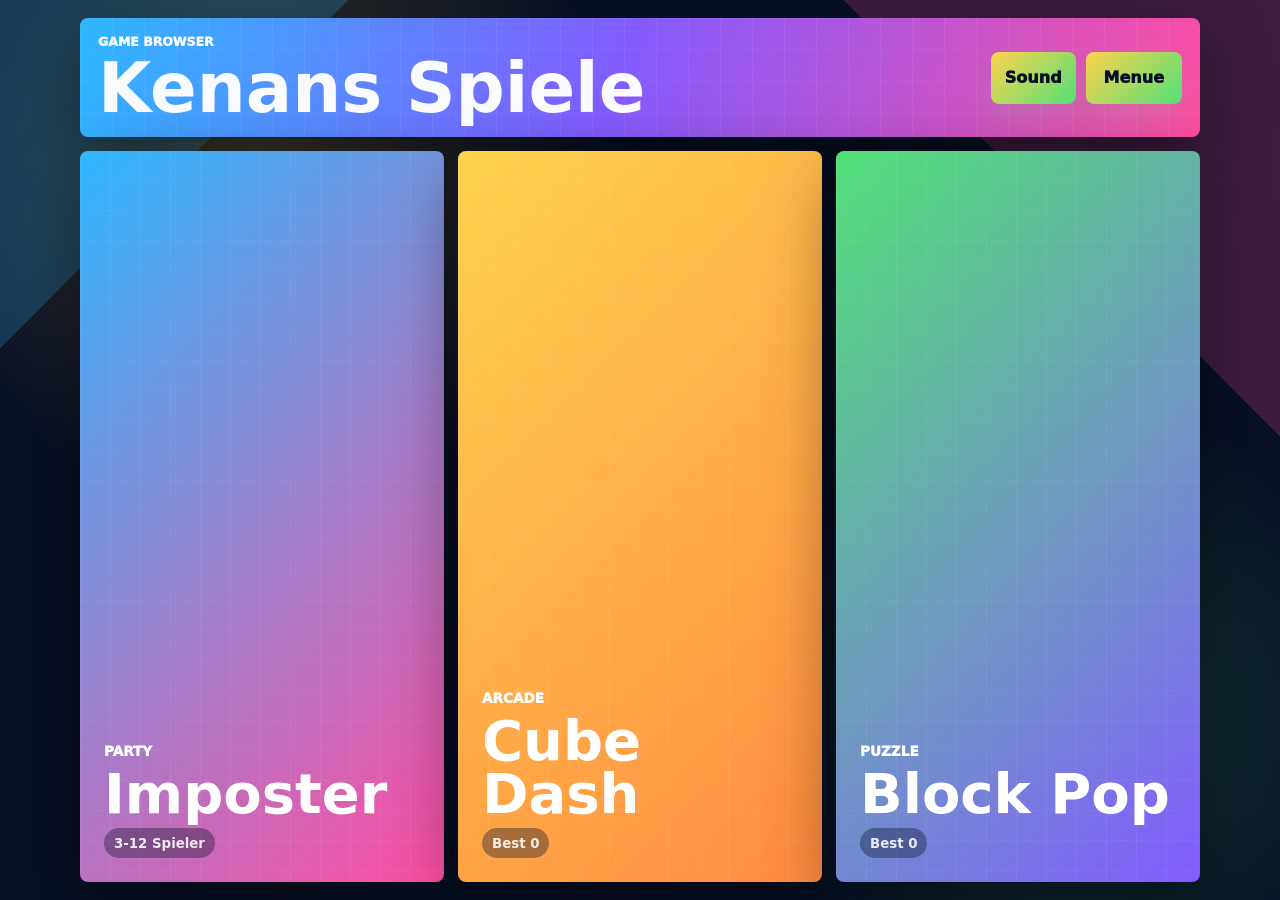
==== commit b31f5fe3: "Polish game browser experience" ====
--- a/index.html
+++ b/index.html
@@ -17,6 +17,7 @@
         --yellow: #ffd34d;
         --orange: #ff8b42;
         --violet: #835cff;
+        --danger: #ff3f7f;
         --shadow: 0 22px 70px rgba(0, 0, 0, 0.42);
       }
 
@@ -33,6 +34,7 @@
           radial-gradient(circle at 20% 18%, rgba(255, 211, 77, 0.22), transparent 28%),
           radial-gradient(circle at 84% 80%, rgba(83, 224, 120, 0.18), transparent 25%),
           var(--bg);
+        overflow-x: hidden;
       }
 
       button {
@@ -44,6 +46,16 @@
         touch-action: manipulation;
         user-select: none;
         -webkit-tap-highlight-color: transparent;
+        transition: transform 0.15s ease, box-shadow 0.15s ease, opacity 0.15s ease;
+      }
+
+      button:not(:disabled):hover {
+        transform: translateY(-1px);
+      }
+
+      button:focus-visible {
+        outline: 3px solid rgba(255, 211, 77, 0.85);
+        outline-offset: 3px;
       }
 
       .app {
@@ -66,6 +78,24 @@
         border-radius: 8px;
         background: linear-gradient(110deg, var(--blue), var(--violet) 48%, var(--pink));
         box-shadow: var(--shadow);
+        position: relative;
+        overflow: hidden;
+      }
+
+      .topbar::after {
+        content: "";
+        position: absolute;
+        inset: 0;
+        background:
+          linear-gradient(90deg, rgba(255, 255, 255, 0.16) 1px, transparent 1px),
+          linear-gradient(0deg, rgba(255, 255, 255, 0.12) 1px, transparent 1px);
+        background-size: 32px 32px;
+        opacity: 0.36;
+      }
+
+      .topbar > * {
+        position: relative;
+        z-index: 1;
       }
 
       .eyebrow {
@@ -90,12 +120,28 @@
         letter-spacing: 0;
       }
 
-      .menu-button, .wide-button, .controls button, .overlay button {
+      .top-actions {
+        display: flex;
+        align-items: center;
+        gap: 10px;
+      }
+
+      .menu-button, .sound-button, .wide-button, .controls button, .overlay button {
         min-height: 52px;
         padding: 0 18px;
         color: #071024;
         background: linear-gradient(135deg, var(--yellow), var(--green));
         box-shadow: 0 14px 34px rgba(83, 224, 120, 0.18);
+      }
+
+      .sound-button {
+        min-width: 56px;
+        padding: 0 14px;
+      }
+
+      .sound-button.off {
+        color: #ffffff;
+        background: linear-gradient(135deg, #2b334f, #596174);
       }
 
       .home {
@@ -132,6 +178,16 @@
       .game-card > * { position: relative; z-index: 1; }
       .game-card span { font-size: 0.85rem; font-weight: 950; text-transform: uppercase; }
       .game-card strong { font-size: clamp(2rem, 5vw, 3.5rem); line-height: 0.95; }
+      .game-card small {
+        min-height: 30px;
+        display: inline-grid;
+        place-items: center;
+        padding: 7px 10px;
+        border-radius: 999px;
+        background: rgba(7, 16, 36, 0.36);
+        color: rgba(255, 255, 255, 0.88);
+        font-weight: 900;
+      }
       .imposter { background: linear-gradient(135deg, var(--blue), var(--pink)); }
       .dash { background: linear-gradient(135deg, var(--yellow), var(--orange)); }
       .blocks { background: linear-gradient(135deg, var(--green), var(--violet)); }
@@ -175,6 +231,9 @@
       }
       .score-box span { font-size: 1.55rem; line-height: 1; font-weight: 1000; }
       .score-box small { color: rgba(255, 255, 255, 0.75); font-size: 0.72rem; font-weight: 900; text-transform: uppercase; }
+      .score-box.best span {
+        color: var(--yellow);
+      }
       .dash-stats {
         display: flex;
         flex-wrap: wrap;
@@ -251,6 +310,9 @@
       .block-cell.filled, .piece-cell.active {
         background: var(--block-color);
         box-shadow: inset 0 0 0 2px rgba(255, 255, 255, 0.28);
+      }
+      .block-cell.clearing {
+        animation: popClear 0.28s ease;
       }
       .block-cell.preview { background: var(--block-color); opacity: 0.72; transform: scale(0.94); }
       .block-cell.bad { background: rgba(255, 78, 161, 0.38); }
@@ -268,6 +330,9 @@
       }
       .piece-button.selected { background: rgba(47, 184, 255, 0.18); box-shadow: inset 0 0 0 2px rgba(47, 184, 255, 0.75); }
       .piece-button.used { opacity: 0.34; cursor: default; }
+      .piece-button:disabled {
+        cursor: not-allowed;
+      }
       .piece-preview {
         width: 82px;
         height: 82px;
@@ -278,10 +343,39 @@
       }
       .piece-label { text-align: left; font-weight: 1000; }
       #blocksView .wide-button { margin: 0 16px 16px; width: calc(100% - 32px); }
+      .toast {
+        position: fixed;
+        left: 50%;
+        bottom: 20px;
+        transform: translateX(-50%);
+        width: min(420px, calc(100% - 24px));
+        min-height: 52px;
+        display: grid;
+        place-items: center;
+        padding: 12px 16px;
+        border-radius: 8px;
+        color: #071024;
+        background: linear-gradient(135deg, var(--yellow), var(--green));
+        box-shadow: var(--shadow);
+        font-weight: 1000;
+        text-align: center;
+        z-index: 30;
+      }
+      .toast.hidden {
+        display: none;
+      }
+
+      @keyframes popClear {
+        0% { transform: scale(1); }
+        50% { transform: scale(0.72); opacity: 0.55; }
+        100% { transform: scale(1); }
+      }
 
       @media (max-width: 820px) {
         .app { width: min(100% - 16px, 1120px); padding: 8px 0; gap: 8px; }
         .topbar { min-height: 72px; padding: 13px; }
+        .top-actions { gap: 8px; }
+        .menu-button, .sound-button { min-height: 44px; padding: 0 12px; }
         .home { grid-template-columns: 1fr; }
         .game-card { min-height: 190px; }
         .dash-stats { gap: 8px; }
@@ -304,21 +398,27 @@
           <p class="eyebrow">Game Browser</p>
           <h1>Kenans Spiele</h1>
         </div>
-        <button class="menu-button" type="button" id="homeButton">Menue</button>
+        <div class="top-actions">
+          <button class="sound-button" type="button" id="soundButton" aria-pressed="true">Sound</button>
+          <button class="menu-button" type="button" id="homeButton">Menue</button>
+        </div>
       </header>
 
       <section class="home" id="homeView" aria-label="Spielauswahl">
         <button class="game-card imposter" type="button" data-game="imposter">
           <span>Party</span>
           <strong>Imposter</strong>
+          <small id="imposterMeta">3-12 Spieler</small>
         </button>
         <button class="game-card dash" type="button" data-game="dash">
           <span>Arcade</span>
           <strong>Cube Dash</strong>
+          <small id="dashMeta">Best 0</small>
         </button>
         <button class="game-card blocks" type="button" data-game="blocks">
           <span>Puzzle</span>
           <strong>Block Pop</strong>
+          <small id="blocksMeta">Best 0</small>
         </button>
       </section>
 
@@ -336,6 +436,7 @@
             <div class="score-box dash-country"><span id="dashCountry">Tuerkei</span><small>Land</small></div>
             <div class="score-box"><span id="dashLevel">1</span><small>Level</small></div>
             <div class="score-box"><span id="dashScore">0</span><small>Score</small></div>
+            <div class="score-box best"><span id="dashBest">0</span><small>Best</small></div>
           </div>
         </div>
         <canvas id="dashCanvas"></canvas>
@@ -356,7 +457,11 @@
             <p class="eyebrow">Puzzle</p>
             <h2>Block Pop</h2>
           </div>
-          <div class="score-box"><span id="blockScore">0</span><small>Score</small></div>
+          <div class="dash-stats">
+            <div class="score-box dash-country"><span id="blockStatus">Bereit</span><small>Status</small></div>
+            <div class="score-box"><span id="blockScore">0</span><small>Score</small></div>
+            <div class="score-box best"><span id="blockBest">0</span><small>Best</small></div>
+          </div>
         </div>
         <div class="block-layout">
           <div class="block-board" id="blockBoard"></div>
@@ -364,6 +469,7 @@
         </div>
         <button class="wide-button" type="button" id="blockRestartButton">Neu starten</button>
       </section>
+      <div class="toast hidden" id="toast" aria-live="polite"></div>
     </main>
 
     <script>
@@ -373,25 +479,90 @@
         dash: document.getElementById("dashView"),
         blocks: document.getElementById("blocksView")
       };
+      const DASH_BEST_KEY = "kenans-spiele-dash-best";
+      const BLOCK_BEST_KEY = "kenans-spiele-block-best";
+      const SOUND_KEY = "kenans-spiele-sound";
+      const soundButton = document.getElementById("soundButton");
+      const dashMeta = document.getElementById("dashMeta");
+      const blocksMeta = document.getElementById("blocksMeta");
+      const toast = document.getElementById("toast");
+      let soundEnabled = localStorage.getItem(SOUND_KEY) !== "off";
+      let audioContext = null;
 
       document.getElementById("homeButton").addEventListener("click", () => showView("home"));
+      soundButton.addEventListener("click", () => {
+        soundEnabled = !soundEnabled;
+        localStorage.setItem(SOUND_KEY, soundEnabled ? "on" : "off");
+        updateSoundButton();
+        if (soundEnabled) playTone("tap");
+      });
       document.querySelectorAll("[data-game]").forEach((button) => {
         button.addEventListener("click", () => showView(button.dataset.game));
       });
+      updateSoundButton();
 
       function showView(name) {
         Object.entries(views).forEach(([key, element]) => {
           element.classList.toggle("hidden", key !== name);
         });
+        playTone("tap");
         if (name === "dash") {
           resizeDash();
           drawDash();
         }
       }
 
+      function updateSoundButton() {
+        soundButton.textContent = soundEnabled ? "Sound" : "Leise";
+        soundButton.classList.toggle("off", !soundEnabled);
+        soundButton.setAttribute("aria-pressed", String(soundEnabled));
+      }
+
+      function playTone(type) {
+        if (!soundEnabled) return;
+        const AudioContext = window.AudioContext || window.webkitAudioContext;
+        if (!AudioContext) return;
+        if (!audioContext) audioContext = new AudioContext();
+        if (audioContext.state === "suspended") audioContext.resume();
+        const now = audioContext.currentTime;
+        const oscillator = audioContext.createOscillator();
+        const gain = audioContext.createGain();
+        const settings = {
+          tap: [520, 0.04, 0.025],
+          jump: [740, 0.07, 0.035],
+          clear: [920, 0.12, 0.045],
+          crash: [140, 0.18, 0.06]
+        }[type] || [440, 0.05, 0.03];
+        oscillator.type = type === "crash" ? "sawtooth" : "triangle";
+        oscillator.frequency.setValueAtTime(settings[0], now);
+        if (type === "clear") oscillator.frequency.exponentialRampToValueAtTime(settings[0] * 1.45, now + settings[1]);
+        if (type === "crash") oscillator.frequency.exponentialRampToValueAtTime(70, now + settings[1]);
+        gain.gain.setValueAtTime(settings[2], now);
+        gain.gain.exponentialRampToValueAtTime(0.0001, now + settings[1]);
+        oscillator.connect(gain);
+        gain.connect(audioContext.destination);
+        oscillator.start(now);
+        oscillator.stop(now + settings[1] + 0.02);
+      }
+
+      function showToast(message) {
+        toast.textContent = message;
+        toast.classList.remove("hidden");
+        window.clearTimeout(showToast.timeoutId);
+        showToast.timeoutId = window.setTimeout(() => {
+          toast.classList.add("hidden");
+        }, 1400);
+      }
+
+      function updateHomeMeta() {
+        if (dashMeta) dashMeta.textContent = `Best ${dash.best || 0}`;
+        if (blocksMeta) blocksMeta.textContent = `Best ${blocks.best || 0}`;
+      }
+
       const dashCanvas = document.getElementById("dashCanvas");
       const dashCtx = dashCanvas.getContext("2d");
       const dashScore = document.getElementById("dashScore");
+      const dashBest = document.getElementById("dashBest");
       const dashLevel = document.getElementById("dashLevel");
       const dashCountry = document.getElementById("dashCountry");
       const dashOverlay = document.getElementById("dashOverlay");
@@ -455,18 +626,20 @@
         dpr: 1,
         ground: 0,
         score: 0,
+        best: Number(localStorage.getItem(DASH_BEST_KEY) || 0),
         level: 1,
         themeIndex: 0,
         baseSpeed: 430,
         speed: 430,
         gravity: 3500,
-        jump: -940,
+        jump: -1080,
         last: 0,
         maxJumps: 2,
         player: { x: 0, y: 0, size: 46, vy: 0, grounded: true, jumpsLeft: 2, rotation: 0 },
         obstacles: [],
         nextGap: 420
       };
+      dashBest.textContent = dash.best;
 
       document.getElementById("dashStartButton").addEventListener("click", startDash);
       document.getElementById("dashJumpButton").addEventListener("pointerdown", (event) => {
@@ -510,7 +683,7 @@
         dash.baseSpeed = clamp(dash.width * 0.46, 360, 560);
         dash.speed = dash.baseSpeed;
         dash.gravity = clamp(dash.height * 6.5, 3150, 4300);
-        dash.jump = -clamp(dash.height * 1.76, 810, 1040);
+        dash.jump = -clamp(dash.height * 2.05, 940, 1220);
         dash.player.y = dash.ground - dash.player.size;
         dash.player.vy = 0;
         dash.player.grounded = true;
@@ -522,6 +695,7 @@
         updateDashProgress();
         dashOverlay.classList.add("hidden");
         spawnDashObstacle(dash.width + 380);
+        playTone("tap");
       }
 
       function dashAction() {
@@ -537,6 +711,7 @@
         player.vy = player.grounded ? dash.jump : dash.jump * 0.88;
         player.grounded = false;
         player.jumpsLeft -= 1;
+        playTone("jump");
       }
 
       function dashLoop(time) {
@@ -570,6 +745,13 @@
         }
         if (dash.obstacles.some(hitDashObstacle)) {
           dash.running = false;
+          if (Math.floor(dash.score) > dash.best) {
+            dash.best = Math.floor(dash.score);
+            localStorage.setItem(DASH_BEST_KEY, String(dash.best));
+          }
+          dashBest.textContent = dash.best;
+          updateHomeMeta();
+          playTone("crash");
           dashOverlayTitle.textContent = `${Math.floor(dash.score)} Punkte in ${currentDashTheme().country}`;
           dashOverlay.classList.remove("hidden");
         }
@@ -578,8 +760,9 @@
       function updateDashProgress() {
         dash.level = 1 + Math.floor(dash.score / 80);
         dash.themeIndex = Math.floor((dash.level - 1) / 2) % dashThemes.length;
-        dash.speed = dash.baseSpeed + Math.min(dash.level - 1, 12) * 18;
+        dash.speed = dash.baseSpeed;
         dashScore.textContent = Math.floor(dash.score);
+        dashBest.textContent = dash.best;
         dashLevel.textContent = dash.level;
         dashCountry.textContent = currentDashTheme().country;
       }
@@ -926,7 +1109,9 @@
       const blockBoard = document.getElementById("blockBoard");
       const pieceList = document.getElementById("pieceList");
       const blockScore = document.getElementById("blockScore");
-      document.getElementById("blockRestartButton").addEventListener("click", newBlockGame);
+      const blockBest = document.getElementById("blockBest");
+      const blockStatus = document.getElementById("blockStatus");
+      document.getElementById("blockRestartButton").addEventListener("click", () => newBlockGame());
       const blockColors = ["#2fb8ff", "#ff4ea1", "#53e078", "#ffd34d", "#ff8b42", "#835cff"];
       const blockShapes = [
         { name: "Klein", cells: [[0, 0]] },
@@ -938,9 +1123,21 @@
         { name: "T", cells: [[0, 0], [1, 0], [2, 0], [1, 1]] },
         { name: "Plus", cells: [[1, 0], [0, 1], [1, 1], [2, 1], [1, 2]] }
       ];
-      const blocks = { board: [], score: 0, pieces: [], selected: null, preview: [], bad: null };
+      const blocks = {
+        board: [],
+        score: 0,
+        best: Number(localStorage.getItem(BLOCK_BEST_KEY) || 0),
+        pieces: [],
+        selected: null,
+        preview: [],
+        bad: null,
+        gameOver: false,
+        lastClear: 0
+      };
+      blockBest.textContent = blocks.best;
       createBlockBoard();
-      newBlockGame();
+      newBlockGame(true);
+      updateHomeMeta();
 
       function createBlockBoard() {
         blockBoard.innerHTML = "";
@@ -953,20 +1150,36 @@
             cell.dataset.col = col;
             cell.addEventListener("pointerenter", () => blockPreview(row, col));
             cell.addEventListener("click", () => placeBlock(row, col));
-            cell.addEventListener("pointerleave", clearBlockPreview);
+            cell.addEventListener("pointerleave", () => {
+              clearBlockPreview();
+              renderBlocks();
+            });
             blockBoard.append(cell);
           }
         }
       }
 
-      function newBlockGame() {
+      function newBlockGame(silent = false) {
         blocks.board = Array.from({ length: 8 }, () => Array.from({ length: 8 }, () => null));
         blocks.score = 0;
         blocks.selected = null;
         blocks.preview = [];
         blocks.bad = null;
-        blocks.pieces = [makePiece(), makePiece(), makePiece()];
+        blocks.gameOver = false;
+        blocks.lastClear = 0;
+        blocks.pieces = makePieceSet();
+        blockStatus.textContent = "Bereit";
         renderBlocks();
+        if (!silent) playTone("tap");
+      }
+
+      function makePieceSet() {
+        let pieces = [];
+        for (let attempt = 0; attempt < 20; attempt += 1) {
+          pieces = [makePiece(), makePiece(), makePiece()];
+          if (pieces.some((piece) => canPieceFit(piece))) return pieces;
+        }
+        return pieces;
       }
 
       function makePiece() {
@@ -982,6 +1195,9 @@
 
       function renderBlocks() {
         blockScore.textContent = blocks.score;
+        blockBest.textContent = blocks.best;
+        if (blocks.gameOver) blockStatus.textContent = "Game Over";
+        updateHomeMeta();
         blockBoard.querySelectorAll(".block-cell").forEach((cell) => {
           const row = Number(cell.dataset.row);
           const col = Number(cell.dataset.col);
@@ -1008,11 +1224,14 @@
           button.className = "piece-button";
           button.classList.toggle("selected", piece.id === blocks.selected);
           button.classList.toggle("used", piece.used);
-          button.disabled = piece.used;
+          button.disabled = piece.used || blocks.gameOver;
           button.addEventListener("click", () => {
+            if (blocks.gameOver) return;
             blocks.selected = piece.id;
+            blockStatus.textContent = "Setzen";
             clearBlockPreview();
             renderBlocks();
+            playTone("tap");
           });
           const preview = document.createElement("div");
           preview.className = "piece-preview";
@@ -1036,7 +1255,7 @@
 
       function blockPreview(row, col) {
         const piece = selectedBlockPiece();
-        if (!piece) return;
+        if (!piece || blocks.gameOver) return;
         if (!canPlaceBlock(piece, row, col)) {
           blocks.preview = [];
           blocks.bad = { row, col };
@@ -1055,7 +1274,16 @@
 
       function placeBlock(row, col) {
         const piece = selectedBlockPiece();
-        if (!piece || !canPlaceBlock(piece, row, col)) return;
+        if (blocks.gameOver) return;
+        if (!piece) {
+          showToast("Form auswaehlen");
+          return;
+        }
+        if (!canPlaceBlock(piece, row, col)) {
+          showToast("Passt hier nicht");
+          playTone("crash");
+          return;
+        }
         piece.cells.forEach(([x, y]) => {
           blocks.board[row + y][col + x] = piece.color;
         });
@@ -1065,8 +1293,29 @@
         blocks.score += piece.cells.length * 5;
         const cleared = clearLines();
         blocks.score += cleared * cleared * 60;
+        if (cleared > 0) {
+          blocks.lastClear = cleared;
+          blockStatus.textContent = cleared === 1 ? "Combo" : `${cleared}x Combo`;
+          showToast(cleared === 1 ? "Linie geloescht" : `${cleared} Linien geloescht`);
+          playTone("clear");
+        } else {
+          blockStatus.textContent = "Weiter";
+          playTone("tap");
+        }
         if (blocks.pieces.every((pieceItem) => pieceItem.used)) {
-          blocks.pieces = [makePiece(), makePiece(), makePiece()];
+          blocks.pieces = makePieceSet();
+          blockStatus.textContent = "Neue Formen";
+          showToast("Neue Formen");
+        }
+        if (blocks.score > blocks.best) {
+          blocks.best = blocks.score;
+          localStorage.setItem(BLOCK_BEST_KEY, String(blocks.best));
+        }
+        if (!canAnyBlockPieceFit()) {
+          blocks.gameOver = true;
+          blockStatus.textContent = "Game Over";
+          showToast(`Game Over: ${blocks.score}`);
+          playTone("crash");
         }
         renderBlocks();
       }
@@ -1087,6 +1336,19 @@
         });
       }
 
+      function canPieceFit(piece) {
+        for (let row = 0; row < 8; row += 1) {
+          for (let col = 0; col < 8; col += 1) {
+            if (canPlaceBlock(piece, row, col)) return true;
+          }
+        }
+        return false;
+      }
+
+      function canAnyBlockPieceFit() {
+        return blocks.pieces.some((piece) => !piece.used && canPieceFit(piece));
+      }
+
       function clearLines() {
         const rows = [];
         const cols = [];
